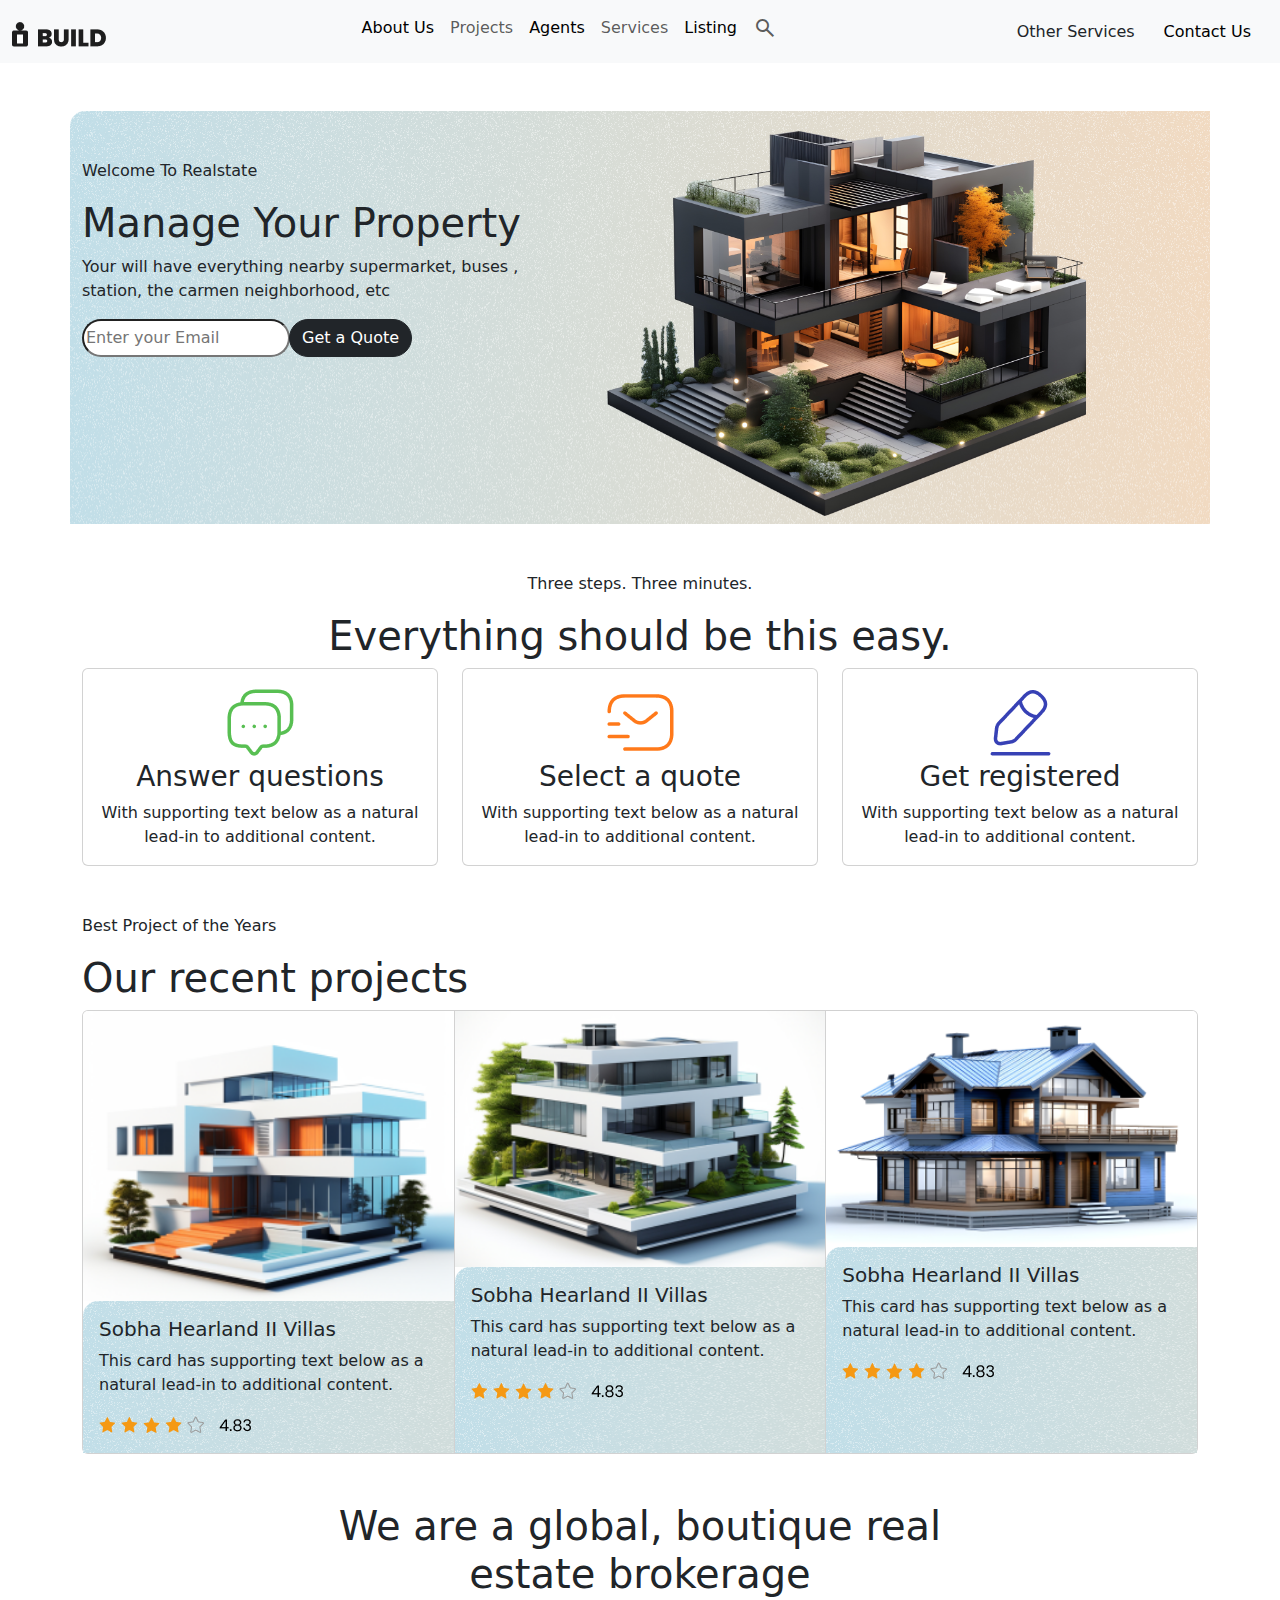
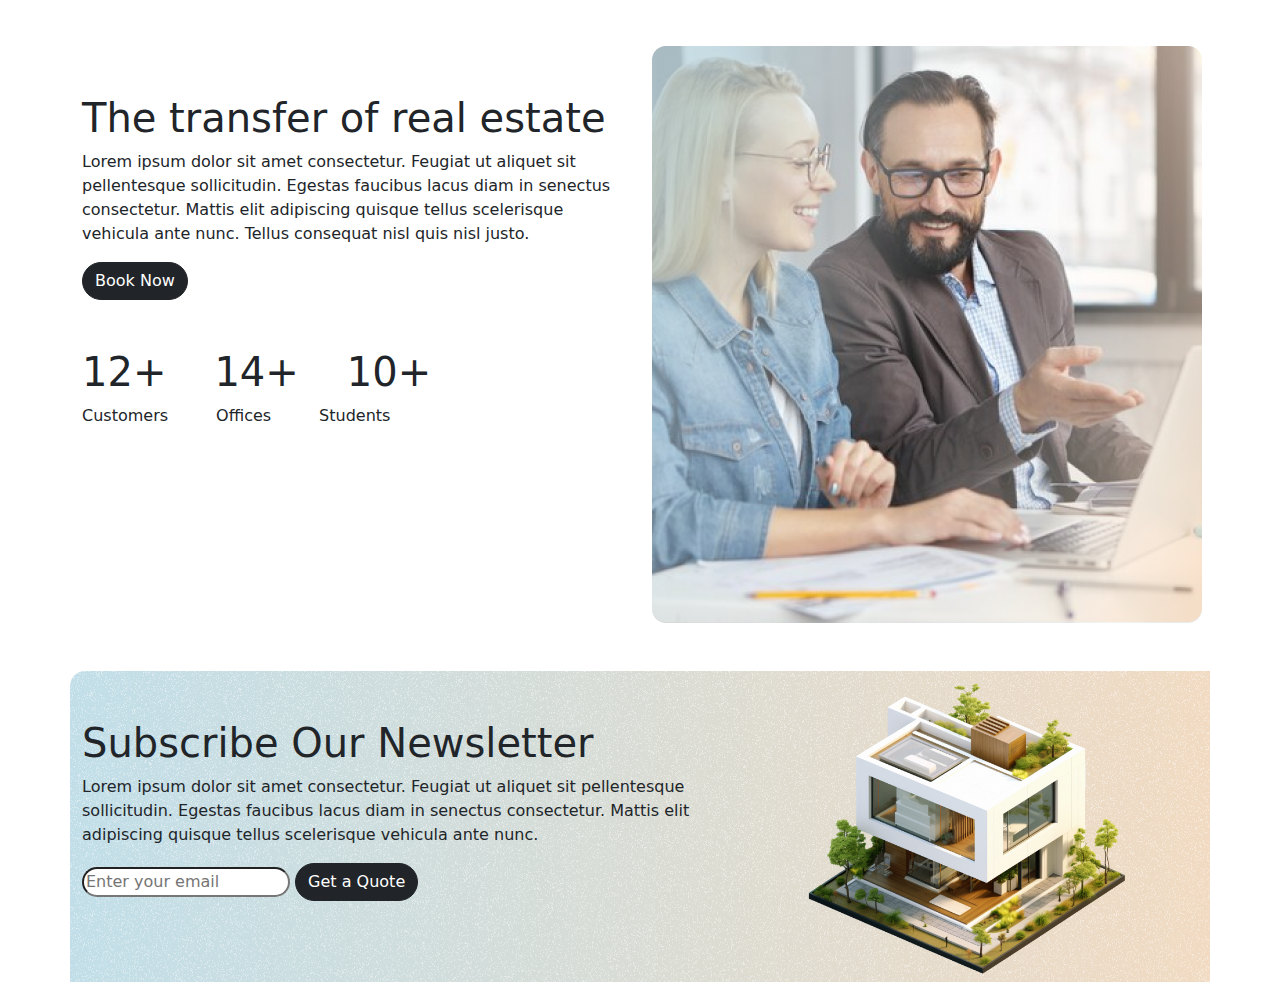
==== index.html @ 5e6c858c "first commit" ====
<!DOCTYPE html>
<html lang="en">

<head>
  <meta charset="UTF-8">
  <meta name="viewport" content="width=device-width, initial-scale=1.0">
  <title>Document</title>
  <link rel="stylesheet" href="./bootstrap-5.3.3-dist/css/bootstrap.min.css">
  <link rel="stylesheet"
    href="https://fonts.googleapis.com/css2?family=Material+Symbols+Outlined:opsz,wght,FILL,GRAD@20..48,100..700,0..1,-50..200" />
  <link rel="stylesheet" href="./style.css">
</head>

<body>
  <!-- nav-start.................... -->
  <nav class="navbar navbar-expand-lg bg-body-tertiary">
    <div class="container-fluid">
      <a class="navbar-brand" href="#"><img src="./img/logo.png" alt=""></a>
      <button class="navbar-toggler" type="button" data-bs-toggle="collapse" data-bs-target="#navbarSupportedContent"
        aria-controls="navbarSupportedContent" aria-expanded="false" aria-label="Toggle navigation">
        <span class="navbar-toggler-icon"></span>
      </button>
      <div class="collapse navbar-collapse" id="navbarSupportedContent">
        <ul class="navbar-nav me-auto mb-2 mb-lg-0 mx-auto">
          <li class="nav-item">
            <a class="nav-link active" aria-current="page" href="#">About Us</a>
          </li>
          <li class="nav-item">
            <a class="nav-link" href="#">Projects</a>
          </li>
          <li class="nav-item">
            <a class="nav-link active" aria-current="page" href="#">Agents</a>
          </li>
          <li class="nav-item">
            <a class="nav-link" href="#">Services</a>
          </li>
          <li class="nav-item">
            <a class="nav-link active" aria-current="page" href="#">Listing</a>
          </li>
          <li class="nav-item">
            <a class="nav-link" href="#"><span class="material-symbols-outlined">
                search
              </span></a>
          </li>

        </ul>

        <a class="nav-link active me-3" aria-current="page" href="#">Other Services</a>
        <button type="button" class="btn btn-light rounded-pill me-1">Contact Us</button>

      </div>
    </div>
  </nav>
  <!-- nav-close....................... -->

  <div class="container sec ">
    <div class="row align-items-start mt-5">
      <div class="col-sm-12 col-md-5 col-lg-5 tx mt-5">
        <p>Welcome To Realstate</p>
        <h1>Manage Your Property</h1>
        <p>Your will have everything nearby supermarket, buses , station, the carmen neighborhood, etc
        </p>
        <div class="btn-group " role="group" aria-label="Basic example">
          <input type="text" class="rounded-pill" id="" placeholder="Enter your Email">
          <button type="button" class="btn btn-dark rounded-pill">Get a Quote</button>

        </div>
      </div>
      <div class="col-sm-12 col-md-7 col-lg-7">
        <img src="./img/ghr1.png" alt="" class="w-75 ms-5">
      </div>

    </div>
  </div>
  <!-- sec-one-close.......................... -->
  <div class="container text-center mt-5">

    <p>Three steps. Three minutes.</p>
    <h1>Everything should be this easy.</h1>
    <div class="row">
      <div class="col-sm-4 mb-3 mb-sm-0">
        <div class="card">
          <div class="card-body">
            <img src="./img/messages.png" alt="">
            <h3 class="card-title">Answer questions</h3>
            <p class="card-text">With supporting text below as a natural lead-in to additional content.</p>

          </div>
        </div>
      </div>
      <div class="col-sm-4">
        <div class="card">
          <div class="card-body">
            <img src="./img/orangem.png" alt="">
            <h3 class="card-title">Select a quote</h3>
            <p class="card-text">With supporting text below as a natural lead-in to additional content.</p>

          </div>
        </div>
      </div>
      <div class="col-sm-4">
        <div class="card">
          <div class="card-body">
            <img src="./img/pencil.png" alt="">
            <h3 class="card-title">Get registered</h3>
            <p class="card-text">With supporting text below as a natural lead-in to additional content.</p>

          </div>
        </div>
      </div>
    </div>
  </div>
  <!-- sec-two-close................... -->
  <div class="container mt-5">
    <p>Best Project of the Years</p>
    <h1>Our recent projects</h1>
    <div class="card-group">
      <div class="card">
        <img src="./img/cardghr2.png" class="card-img-top" alt="...">
        <div class="card-body cardimg">
          <h5 class="card-title">Sobha Hearland II Villas</h5>
          <p class="card-text">This card has supporting text below as a natural lead-in to additional content.</p>
          <img src="./img/star.png" alt="">
        </div>
      </div>
      <div class="card">
        <img src="./img/cardghr3.png" class="card-img-top " alt="...">
        <div class="card-body cardimg">
          <h5 class="card-title">Sobha Hearland II Villas</h5>
          <p class="card-text">This card has supporting text below as a natural lead-in to additional content.</p>
          <img src="./img/star.png" alt="">
        </div>
      </div>
      <div class="card">
        <img src="./img/ghar3.png" class="card-img-top w-100" alt="...">
        <div class="card-body cardimg">
          <h5 class="card-title">Sobha Hearland II Villas</h5>
          <p class="card-text">This card has supporting text below as a natural lead-in to additional content.</p>
          <img src="./img/star.png" alt="">
        </div>
      </div>
    </div>
  </div>
  <!-- admi-sec........................ -->

  <div class="container mt-5">
    <h1 class="text-center">We are a global, boutique real <br> estate brokerage</h1>
    <div class="row align-items-start mt-5">
      <div class="col-sm-12 col-md-6 col-lg-6 mt-5">
        <h1>The transfer of real estate</h1>
        <p>Lorem ipsum dolor sit amet consectetur. Feugiat ut aliquet sit pellentesque sollicitudin. Egestas faucibus
          lacus diam in senectus consectetur. Mattis elit adipiscing quisque tellus scelerisque vehicula ante nunc.
          Tellus consequat nisl quis nisl justo.</p>
        <button type="button" class="btn btn-dark rounded-pill">Book Now</button>
        <div class="two d-flex mt-5">
          <h1>12+</h1>
          <h1 class="ms-5">14+</h1>
          <h1 class="ms-5">10+</h1>
        </div>
        <div class="two d-flex">
          <p> Customers</p>
          <p class="ms-5">Offices</p>
          <p class="ms-5">Students</p>
        </div>


      </div>
      <div class="col-sm-12 col-md-6 col-lg-6">
        <img src="./img/admi.png" alt="">
      </div>

    </div>
  </div>
  <!-- last-sec......................... -->
  <div class="container sec ">
    <div class="row align-items-start mt-5">
      <div class="col-sm-12 col-md-7 col-lg-7 tx mt-5">

        <h1>Subscribe Our Newsletter</h1>
        <p>Lorem ipsum dolor sit amet consectetur. Feugiat ut aliquet sit pellentesque sollicitudin. Egestas faucibus
          lacus diam in senectus consectetur. Mattis elit adipiscing quisque tellus scelerisque vehicula ante nunc.
        </p>
        <input type="text" name="" id="" placeholder="Enter your email" class="rounded-pill">
        <button type="button" class="btn btn-dark rounded-pill">Get a Quote</button>

      </div>
      <div class="col-sm-12 col-md-5 col-lg-5">
        <img src="./img/lastghr.png" alt="" class="w-75 ms-5">
      </div>

    </div>
  </div>




  <link rel="stylesheet" href="./bootstrap-5.3.3-dist/js/bootstrap.min.js">
</body>

</html>
---- style.css ----
.sec{
    background-image: url(./img/Rectangle\ 14.png);
}
.cardimg{
    background-image: url(./img/Rectangle\ 14.png);
}
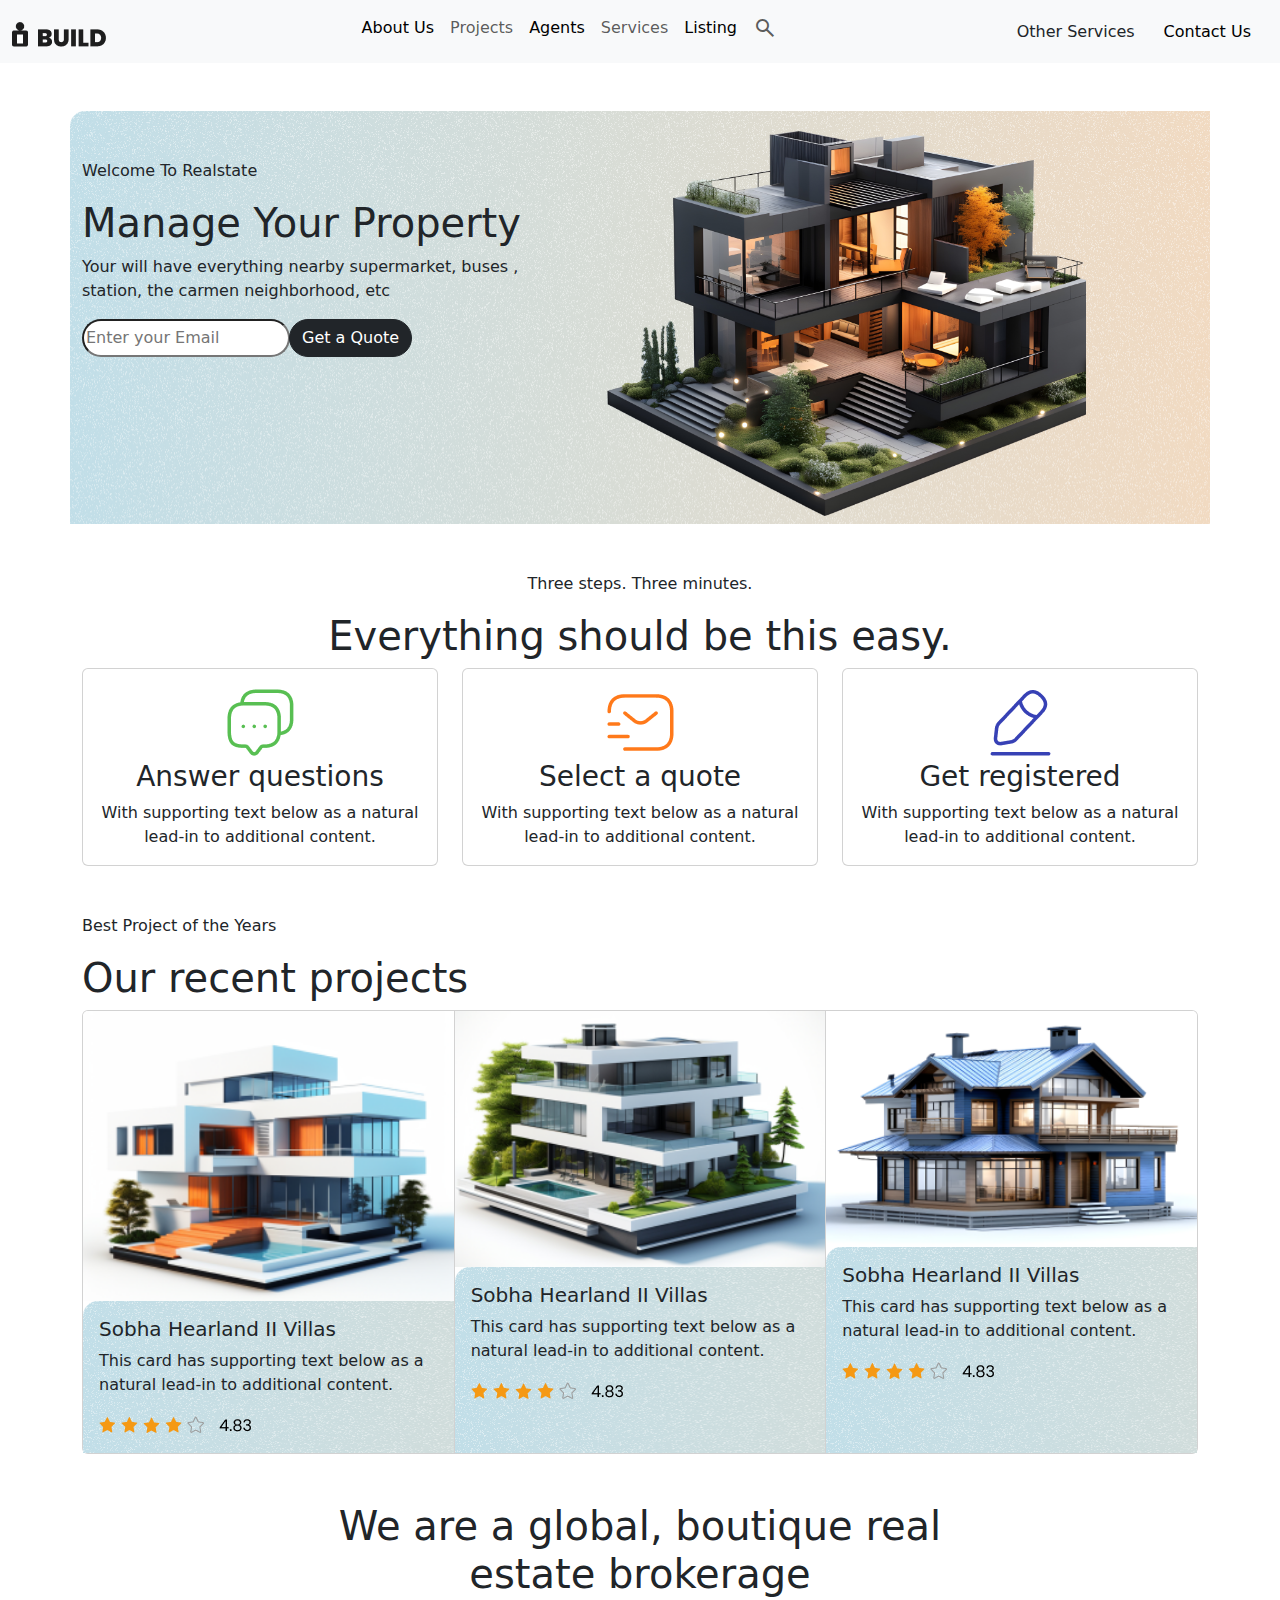
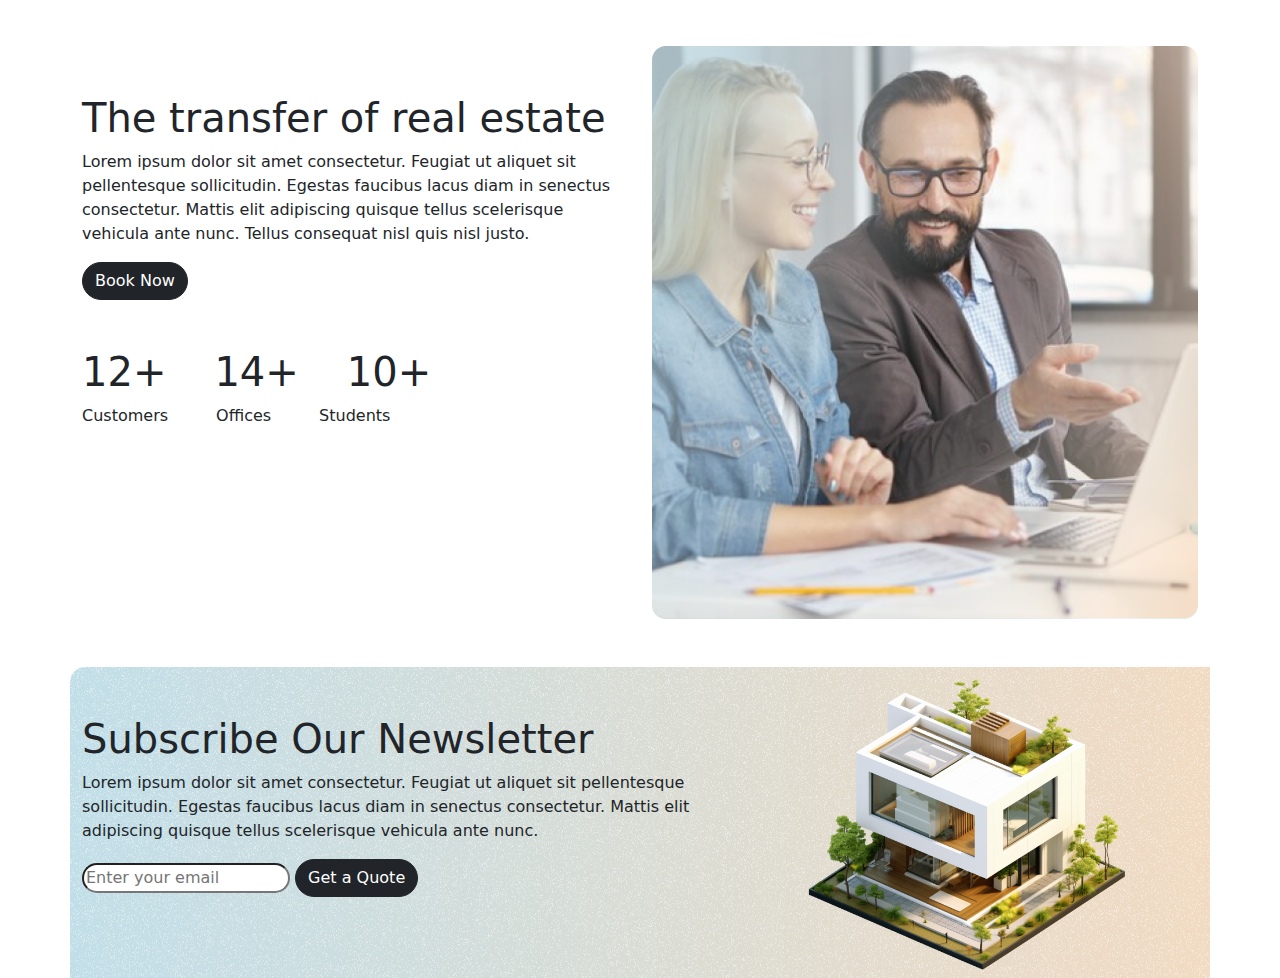
==== commit b64a3f9c: "change commit" ====
--- a/index.html
+++ b/index.html
@@ -166,7 +166,7 @@
 
       </div>
       <div class="col-sm-12 col-md-6 col-lg-6">
-        <img src="./img/admi.png" alt="">
+        <img src="./img/admi.png" alt="" class="img-fluid">
       </div>
 
     </div>
